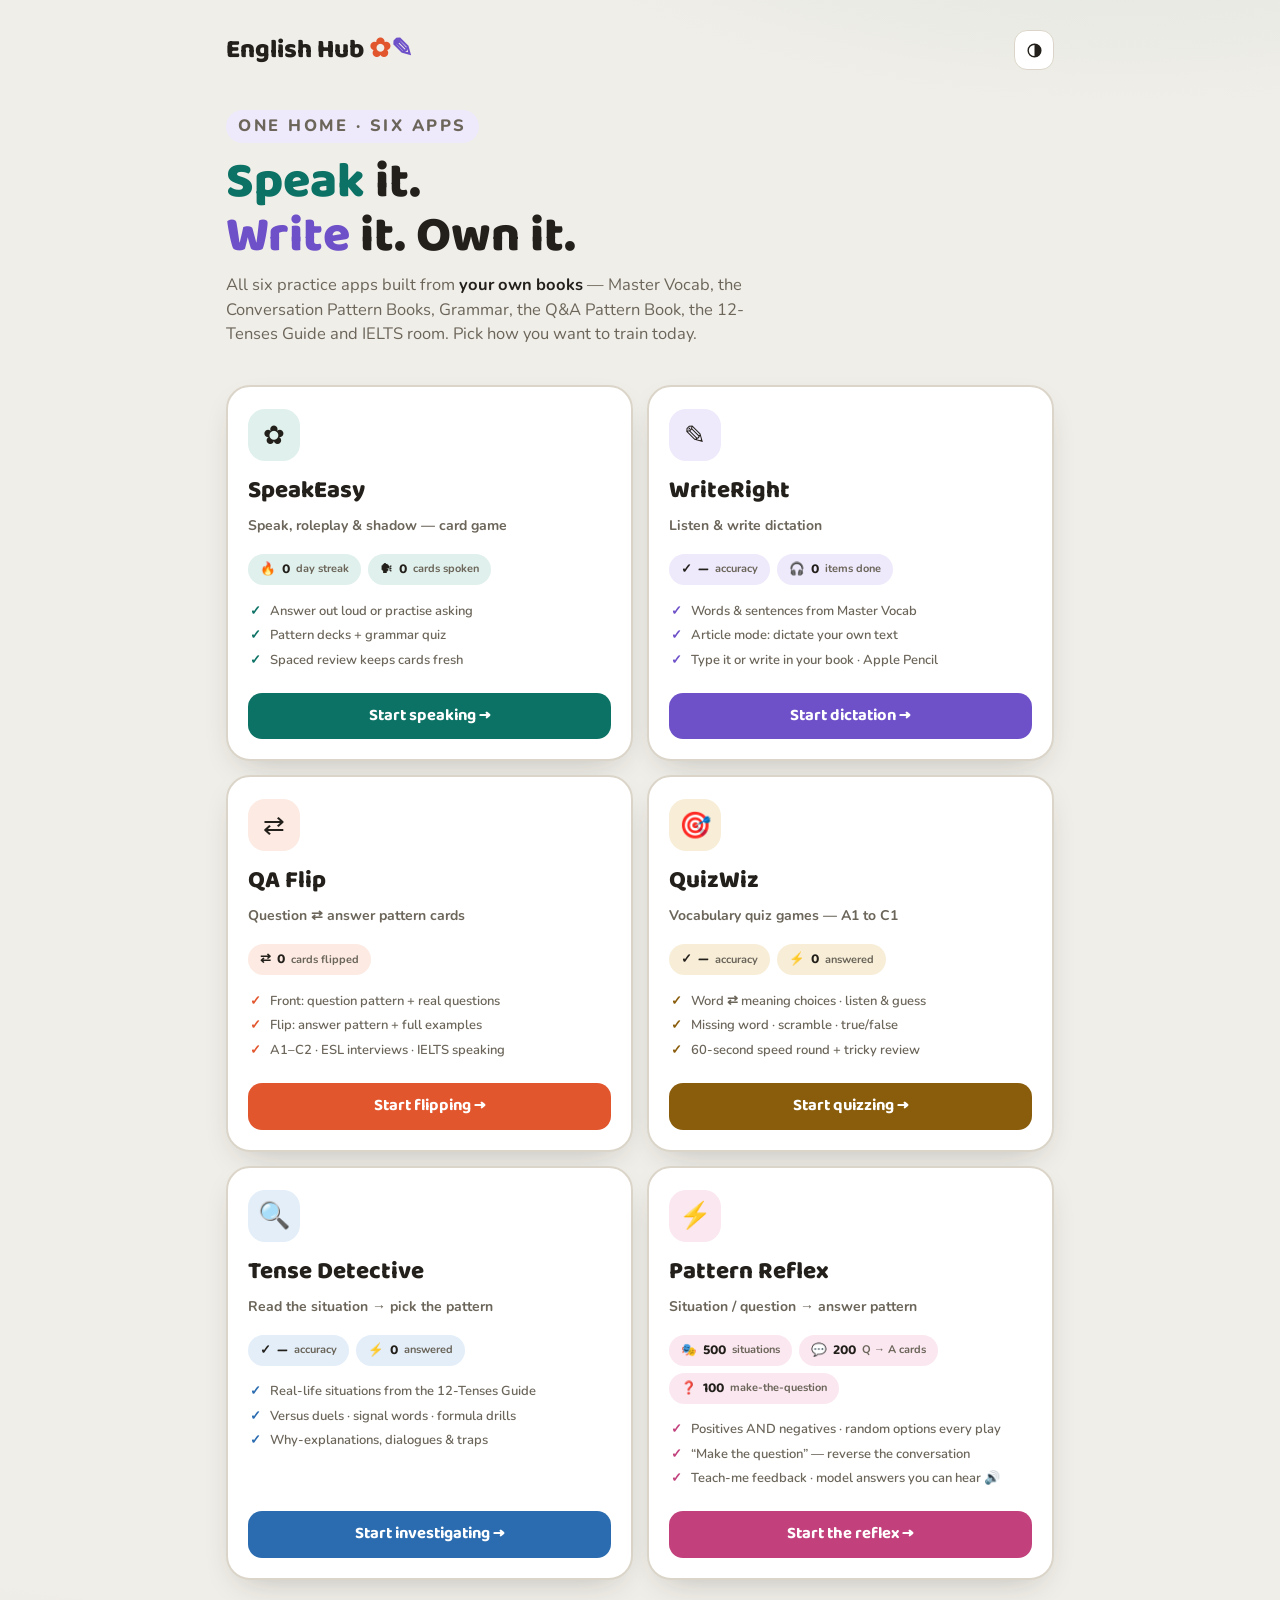
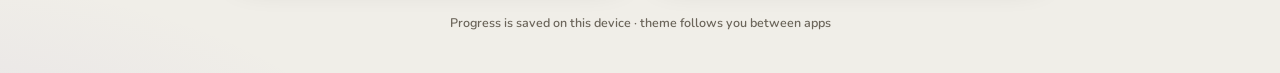
==== index.html @ f9a38cc7 "Pattern Reflex v29: truly random answer options + unseen-first question order (recent history)" ====
<!DOCTYPE html>
<html lang="en">
<head>
<meta charset="UTF-8">
<meta name="viewport" content="width=device-width, initial-scale=1.0, viewport-fit=cover">
<title>English Hub ✿✎ — speaking &amp; dictation practice</title>
<meta name="description" content="One home for your English practice apps: SpeakEasy speaking practice and WriteRight dictation, built from your own books.">
<meta name="theme-color" content="#F0EEE8">
<link rel="icon" href="data:image/svg+xml,%3Csvg xmlns='http://www.w3.org/2000/svg' viewBox='0 0 32 32'%3E%3Crect x='2' y='2' width='28' height='28' rx='8' fill='%236E50C9'/%3E%3Ctext x='16' y='22' font-size='15' text-anchor='middle' fill='%23fff' font-family='sans-serif'%3E%E2%9C%8E%3C/text%3E%3C/svg%3E">
<link rel="preconnect" href="https://fonts.googleapis.com">
<link rel="preconnect" href="https://fonts.gstatic.com" crossorigin>
<link href="https://fonts.googleapis.com/css2?family=Baloo+2:wght@500;600;700;800&family=Nunito:ital,wght@0,400;0,600;0,700;0,800;1,400&family=Space+Mono:wght@400;700&display=swap" rel="stylesheet" media="print" onload="this.media='all'">
<noscript><link href="https://fonts.googleapis.com/css2?family=Baloo+2:wght@500;600;700;800&family=Nunito:ital,wght@0,400;0,600;0,700;0,800;1,400&family=Space+Mono:wght@400;700&display=swap" rel="stylesheet"></noscript>
<style>
:root {
  --bg: #F0EEE8;
  --bg-deep: #E7E4DC;
  --card: #FFFFFF;
  --ink: #23201B;
  --mut: #6B655A;
  --line: #DBD5C9;
  --teal: #0C7265;
  --teal-soft: #E0F0EC;
  --coral: #E2562E;
  --coral-soft: #FCEAE3;
  --violet: #6E50C9;
  --violet-deep: #553BA6;
  --violet-soft: #EEE9FB;
  --amber: #8A5D0C;
  --amber-soft: #F8EED8;
  --sky: #2B6CB0;
  --sky-soft: #E3EEF9;
  --shadow: 0 12px 34px -16px rgba(35, 32, 27, .3);
  --disp: 'Baloo 2', 'Trebuchet MS', sans-serif;
  --body: 'Nunito', 'Segoe UI', sans-serif;
}
.dark {
  --bg: #12100D;
  --bg-deep: #0C0B09;
  --card: #1C1915;
  --ink: #EDE9E1;
  --mut: #A39C8E;
  --line: #2C2820;
  --teal: #41C0AA;
  --teal-soft: #14312B;
  --coral: #FF7E5F;
  --coral-soft: #3A211A;
  --violet: #A18BEA;
  --violet-deep: #BCACF2;
  --violet-soft: #251F3D;
  --amber: #E3B04B;
  --amber-soft: #33290F;
  --sky: #7FB3E8;
  --sky-soft: #142433;
  --shadow: 0 12px 34px -16px rgba(0, 0, 0, .6);
}
* { box-sizing: border-box; margin: 0; padding: 0; }
[hidden] { display: none !important; }   /* e.g. tricky chips with display:inline-flex */
body {
  font-family: var(--body);
  background:
    radial-gradient(1100px 460px at 88% -10%, color-mix(in srgb, var(--teal) 9%, transparent), transparent 60%),
    radial-gradient(900px 420px at -8% 108%, color-mix(in srgb, var(--violet) 9%, transparent), transparent 55%),
    var(--bg);
  color: var(--ink);
  min-height: 100vh;
  min-height: 100dvh;
  line-height: 1.5;
  -webkit-tap-highlight-color: transparent;
}
.screen {
  max-width: 880px;
  margin: 0 auto;
  padding: clamp(16px, 3vw, 30px) clamp(14px, 3.5vw, 26px) 40px;
  display: flex; flex-direction: column;
  min-height: 100vh; min-height: 100dvh;
  animation: in .35s cubic-bezier(.2,.8,.3,1) both;
}
@keyframes in { from { opacity: 0; transform: translateY(10px); } }

.top { display: flex; align-items: center; justify-content: space-between; gap: 10px; }
.brand { font-family: var(--disp); font-weight: 800; font-size: clamp(21px, 3.4vw, 26px); }
.brand .dot { color: var(--coral); }
.icon-btn {
  width: 40px; height: 40px;
  display: grid; place-items: center;
  background: var(--card);
  border: 1.5px solid var(--line);
  border-radius: 13px;
  color: inherit;
  cursor: pointer;
}
.icon-btn:focus-visible { outline: 3px solid color-mix(in srgb, var(--violet) 60%, transparent); outline-offset: 2px; }
.ic { width: 19px; height: 19px; fill: currentColor; }

.hero { padding: clamp(22px, 5vw, 40px) 0 8px; }
.kicker {
  display: inline-block;
  font-weight: 800; font-size: 12.5px; letter-spacing: 2.5px; text-transform: uppercase;
  color: var(--violet); background: var(--violet-soft);
  border-radius: 999px; padding: 4px 12px;
}
.hero h1 {
  font-family: var(--disp); font-weight: 800;
  font-size: clamp(32px, 6.4vw, 50px);
  line-height: 1.08; margin: 12px 0 10px;
}
.hero h1 .speak { color: var(--teal); }
.hero h1 .write { color: var(--violet); }
.hero p { color: var(--mut); font-size: clamp(14.5px, 2vw, 16.5px); max-width: 52ch; }
.hero p b { color: var(--ink); }

.apps {
  display: grid;
  grid-template-columns: 1fr 1fr;
  gap: 14px;
  margin-top: 30px;
}
.app-card {
  position: relative;
  display: flex; flex-direction: column; gap: 6px;
  background: var(--card);
  border: 2px solid var(--line);
  border-radius: 24px;
  padding: 22px 20px 20px;
  box-shadow: var(--shadow);
  text-decoration: none;
  color: inherit;
  transition: transform .16s, box-shadow .16s, border-color .16s;
}
.app-card:hover { transform: translateY(-3px); border-color: var(--ac); }
.app-card:active { transform: scale(.985); }
.app-card:focus-visible { outline: 3px solid var(--ac); outline-offset: 3px; }

.app-card.se { --ac: var(--teal); --acs: var(--teal-soft); }
.app-card.wr { --ac: var(--violet); --acs: var(--violet-soft); }
.app-card.qf { --ac: var(--coral); --acs: var(--coral-soft); }
.app-card.qz { --ac: var(--amber); --acs: var(--amber-soft); }
.app-card.td { --ac: var(--sky, #2B6CB0); --acs: var(--sky-soft, #E3EEF9); }
.app-card.pr { --ac: #C2417C; --acs: #FBE7F0; }
.dark .app-card.pr { --ac: #E77FB1; --acs: #3A1F2E; }

.app-ico {
  width: 52px; height: 52px;
  display: grid; place-items: center;
  border-radius: 17px;
  font-size: 26px;
  background: var(--acs);
  margin-bottom: 6px;
}
.app-name { font-family: var(--disp); font-weight: 800; font-size: 24px; }
.app-tag { color: var(--mut); font-weight: 700; font-size: 14px; }

.app-stats { display: flex; flex-wrap: wrap; gap: 7px; margin: 12px 0 4px; }
.st {
  display: inline-flex; align-items: center; gap: 6px;
  background: var(--acs);
  color: var(--ink);
  border-radius: 999px;
  padding: 5px 12px;
  font-weight: 800; font-size: 12.5px;
}
.st small { font-weight: 700; font-size: 11px; color: var(--mut); }
.st b { font-family: var(--disp); font-size: 14px; }

.app-feats { list-style: none; margin: 4px 0 14px; }
.app-feats li {
  color: var(--mut); font-weight: 600; font-size: 13px;
  padding: 2.5px 0 2.5px 22px;
  position: relative;
}
.app-feats li::before {
  content: '✓';
  position: absolute; left: 2px;
  color: var(--ac); font-weight: 800;
}

.app-go {
  margin-top: auto;
  display: inline-flex; align-items: center; justify-content: center; gap: 8px;
  font-family: var(--disp); font-weight: 700; font-size: 16.5px;
  color: #fff;
  background: var(--ac);
  border-radius: 14px;
  padding: 11px 18px;
}

.foot {
  margin-top: 34px;
  text-align: center;
  color: var(--mut); font-weight: 600; font-size: 12.5px;
}

/* ── progress panel ─────────────────────────────────────────── */
.progress-panel {
  margin-top: 26px;
  background: var(--card, #fff);
  border: 1.5px solid var(--line, #ddd);
  border-radius: 20px;
  padding: 18px 18px 16px;
}
.pp-head { display: flex; align-items: baseline; justify-content: space-between; gap: 10px; margin-bottom: 13px; }
.pp-head h2 { font-family: var(--disp); font-size: 20px; font-weight: 800; }
.pp-streak { font-weight: 800; font-size: 14px; color: #E2562E; }
.pp-tiles { display: grid; grid-template-columns: repeat(4, 1fr); gap: 8px; }
.pp-tile {
  background: var(--soft, #f4f6f8);
  border-radius: 13px;
  padding: 10px 8px;
  display: flex; flex-direction: column; align-items: center; gap: 2px;
}
.pp-tile b { font-family: var(--disp); font-size: 21px; font-weight: 800; color: #0C7265; }
.pp-tile span { font-size: 10.5px; font-weight: 700; color: var(--mut, #777); text-align: center; }
.pp-heat-wrap { margin-top: 14px; }
.pp-lab { display: block; font-size: 11px; font-weight: 700; color: var(--mut, #777); margin-bottom: 7px; }
.pp-heat { display: grid; grid-auto-flow: column; grid-template-rows: repeat(7, 12px); gap: 3px; overflow-x: auto; padding-bottom: 2px; }
.pp-heat i { width: 12px; height: 12px; border-radius: 3.5px; background: var(--soft, #eef1f4); }
.pp-heat i.l1 { background: #b7e2d8; }
.pp-heat i.l2 { background: #6cc3b0; }
.pp-heat i.l3 { background: #0C7265; }
@media (max-width: 640px) {
  .apps { grid-template-columns: 1fr; }
  .pp-tiles { grid-template-columns: repeat(2, 1fr); }
}
</style>
<link rel="manifest" href="manifest.webmanifest">
<link rel="icon" href="icon.svg" type="image/svg+xml">
<meta name="apple-mobile-web-app-capable" content="yes">
<meta name="apple-mobile-web-app-status-bar-style" content="default">
<meta name="apple-mobile-web-app-title" content="English Hub">
</head>
<body>
<section class="screen">
  <header class="top">
    <div class="brand">English Hub <span class="dot">✿</span><span style="color:var(--violet)">✎</span></div>
    <button id="btn-theme" class="icon-btn" title="Light / dark theme" aria-label="Toggle light or dark theme">
      <svg viewBox="0 0 24 24" class="ic" aria-hidden="true"><circle cx="12" cy="12" r="8" fill="none" stroke="currentColor" stroke-width="1.8"/><path d="M12 4a8 8 0 0 1 0 16z" fill="currentColor"/></svg>
    </button>
  </header>

  <div class="hero">
    <p class="kicker">one home · six apps</p>
    <h1><span class="speak">Speak</span> it.<br><span class="write">Write</span> it. Own it.</h1>
    <p>All six practice apps built from <b>your own books</b> — Master Vocab, the Conversation Pattern Books, Grammar, the Q&amp;A Pattern Book, the 12-Tenses Guide and IELTS room. Pick how you want to train today.</p>
  </div>

  <div class="apps">
    <a class="app-card se" href="speaking-practice/index.html">
      <div class="app-ico">✿</div>
      <div class="app-name">SpeakEasy</div>
      <div class="app-tag">Speak, roleplay &amp; shadow — card game</div>
      <div class="app-stats">
        <span class="st">🔥 <b id="se-streak">0</b><small>day streak</small></span>
        <span class="st">🗣 <b id="se-total">0</b><small>cards spoken</small></span>
        <span class="st" id="se-tricky-wrap" hidden>⭐ <b id="se-tricky">0</b><small>tricky</small></span>
      </div>
      <ul class="app-feats">
        <li>Answer out loud or practise asking</li>
        <li>Pattern decks + grammar quiz</li>
        <li>Spaced review keeps cards fresh</li>
      </ul>
      <span class="app-go">Start speaking →</span>
    </a>

    <a class="app-card wr" href="dictation/index.html">
      <div class="app-ico">✎</div>
      <div class="app-name">WriteRight</div>
      <div class="app-tag">Listen &amp; write dictation</div>
      <div class="app-stats">
        <span class="st">✓ <b id="wr-pct">—</b><small>accuracy</small></span>
        <span class="st">🎧 <b id="wr-done">0</b><small>items done</small></span>
        <span class="st" id="wr-tricky-wrap" hidden>🔁 <b id="wr-tricky">0</b><small>tricky waiting</small></span>
      </div>
      <ul class="app-feats">
        <li>Words &amp; sentences from Master Vocab</li>
        <li>Article mode: dictate your own text</li>
        <li>Type it or write in your book · Apple Pencil</li>
      </ul>
      <span class="app-go">Start dictation →</span>
    </a>

    <a class="app-card qf" href="qa-flip/index.html">
      <div class="app-ico">⇄</div>
      <div class="app-name">QA Flip</div>
      <div class="app-tag">Question ⇄ answer pattern cards</div>
      <div class="app-stats">
        <span class="st">⇄ <b id="qf-total">0</b><small>cards flipped</small></span>
        <span class="st" id="qf-tricky-wrap" hidden>⭐ <b id="qf-tricky">0</b><small>tricky</small></span>
      </div>
      <ul class="app-feats">
        <li>Front: question pattern + real questions</li>
        <li>Flip: answer pattern + full examples</li>
        <li>A1–C2 · ESL interviews · IELTS speaking</li>
      </ul>
      <span class="app-go">Start flipping →</span>
    </a>

    <a class="app-card qz" href="vocab-quiz/index.html">
      <div class="app-ico">🎯</div>
      <div class="app-name">QuizWiz</div>
      <div class="app-tag">Vocabulary quiz games — A1 to C1</div>
      <div class="app-stats">
        <span class="st">✓ <b id="qw-acc">—</b><small>accuracy</small></span>
        <span class="st">⚡ <b id="qw-total">0</b><small>answered</small></span>
        <span class="st" id="qw-tricky-wrap" hidden>⭐ <b id="qw-tricky">0</b><small>tricky</small></span>
      </div>
      <ul class="app-feats">
        <li>Word ⇄ meaning choices · listen &amp; guess</li>
        <li>Missing word · scramble · true/false</li>
        <li>60-second speed round + tricky review</li>
      </ul>
      <span class="app-go">Start quizzing →</span>
    </a>

    <a class="app-card td" href="tense-detective/index.html">
      <div class="app-ico">🔍</div>
      <div class="app-name">Tense Detective</div>
      <div class="app-tag">Read the situation → pick the pattern</div>
      <div class="app-stats">
        <span class="st">✓ <b id="td-acc">—</b><small>accuracy</small></span>
        <span class="st">⚡ <b id="td-total">0</b><small>answered</small></span>
        <span class="st" id="td-tricky-wrap" hidden>⭐ <b id="td-tricky">0</b><small>tricky</small></span>
      </div>
      <ul class="app-feats">
        <li>Real-life situations from the 12-Tenses Guide</li>
        <li>Versus duels · signal words · formula drills</li>
        <li>Why-explanations, dialogues &amp; traps</li>
      </ul>
      <span class="app-go">Start investigating →</span>
    </a>

    <a class="app-card pr" href="pattern-reflex/index.html">
      <div class="app-ico">⚡</div>
      <div class="app-name">Pattern Reflex</div>
      <div class="app-tag">Situation / question → answer pattern</div>
      <div class="app-stats">
        <span class="st">🎭 <b>500</b><small>situations</small></span>
        <span class="st">💬 <b>200</b><small>Q → A cards</small></span>
        <span class="st">❓ <b>100</b><small>make-the-question</small></span>
      </div>
      <ul class="app-feats">
        <li>Positives AND negatives · random options every play</li>
        <li>“Make the question” — reverse the conversation</li>
        <li>Teach-me feedback · model answers you can hear 🔊</li>
      </ul>
      <span class="app-go">Start the reflex →</span>
    </a>
  </div>

  <div class="progress-panel" id="progress-panel" hidden>
    <div class="pp-head">
      <h2>Your progress</h2>
      <span class="pp-streak" id="pp-streak"></span>
    </div>
    <div class="pp-tiles">
      <div class="pp-tile"><b id="pp-total">0</b><span>items practised</span></div>
      <div class="pp-tile"><b id="pp-acc">—</b><span>accuracy</span></div>
      <div class="pp-tile"><b id="pp-review">0</b><span>in spaced review</span></div>
      <div class="pp-tile"><b id="pp-days">0</b><span>active days</span></div>
    </div>
    <div class="pp-heat-wrap">
      <span class="pp-lab">Last 12 weeks · green = practiced</span>
      <div class="pp-heat" id="pp-heat" aria-hidden="true"></div>
    </div>
  </div>

  <p class="foot">Progress is saved on this device · theme follows you between apps</p>
</section>

<script>
(function () {
  'use strict';
  const $ = (s) => document.querySelector(s);

  /* ── shared theme: hub + WriteRight + SpeakEasy ─────────── */
  const jparse = (v, d) => { try { return JSON.parse(v) ?? d; } catch { return d; } };

  function readSe() { return jparse(localStorage.getItem('speakeasy-v1'), {}); }
  function writeSe(se) { try { localStorage.setItem('speakeasy-v1', JSON.stringify(se)); } catch {} }

  function readTheme() {
    const wr = jparse(localStorage.getItem('writeRight.theme'), null);
    if (wr === 'dark' || wr === 'light') return wr;
    const t = (readSe().set || {}).theme;
    if (t === 'dark' || t === 'light') return t;
    return (window.matchMedia && matchMedia('(prefers-color-scheme: dark)').matches) ? 'dark' : 'light';
  }

  function applyTheme(t) {
    document.documentElement.classList.toggle('dark', t === 'dark');
    document.querySelector('meta[name="theme-color"]').setAttribute('content', t === 'dark' ? '#12100D' : '#F0EEE8');
  }

  function setTheme(t) {
    applyTheme(t);
    try { localStorage.setItem('writeRight.theme', JSON.stringify(t)); } catch {}
    const se = readSe();
    se.set = Object.assign({}, se.set, { theme: t });
    writeSe(se);
  }

  applyTheme(readTheme());
  $('#btn-theme').addEventListener('click', () => {
    setTheme(document.documentElement.classList.contains('dark') ? 'light' : 'dark');
  });

  /* ── live stats from each app's storage ─────────────────── */
  function seStreak(days) {
    const set = new Set(days || []);
    if (!set.size) return 0;
    const iso = (d) => d.getFullYear() + '-' + String(d.getMonth() + 1).padStart(2, '0') + '-' + String(d.getDate()).padStart(2, '0');
    const now = new Date();
    if (!set.has(iso(now))) {
      now.setDate(now.getDate() - 1);
      if (!set.has(iso(now))) return 0;
    }
    let n = 0;
    while (set.has(iso(now))) { n++; now.setDate(now.getDate() - 1); }
    return n;
  }

  try {
    const se = readSe();
    $('#se-streak').textContent = seStreak(se.days);
    $('#se-total').textContent = Number(se.total || 0).toLocaleString();
    const star = (se.star || []).length;
    $('#se-tricky-wrap').hidden = !star;
    $('#se-tricky').textContent = star;
  } catch { /* storage unavailable — placeholders stay */ }

  try {
    const st = jparse(localStorage.getItem('writeRight.stats.v1'), {});
    const tk = jparse(localStorage.getItem('writeRight.tricky.v1'), {});
    const total = Number(st.total || 0);
    $('#wr-pct').textContent = total ? Math.round((st.right / total) * 100) + '%' : '—';
    $('#wr-done').textContent = total.toLocaleString();
    const n = Object.keys(tk || {}).length;
    $('#wr-tricky-wrap').hidden = !n;
    $('#wr-tricky').textContent = n;
  } catch { /* storage unavailable */ }

  try {
    const qf = jparse(localStorage.getItem('qaflip-v1'), {});
    $('#qf-total').textContent = Number(qf.total || 0).toLocaleString();
    const qt = (qf.tricky || []).length;
    $('#qf-tricky-wrap').hidden = !qt;
    $('#qf-tricky').textContent = qt;
  } catch { /* storage unavailable */ }

  try {
    const qz = jparse(localStorage.getItem('quizwiz-v1'), {});
    const tot = Number(qz.total || 0);
    $('#qw-acc').textContent = tot ? Math.round((qz.right / tot) * 100) + '%' : '—';
    $('#qw-total').textContent = tot.toLocaleString();
    const zt = Object.keys(jparse(localStorage.getItem('quizwiz.tricky.v1'), {})).length;
    $('#qw-tricky-wrap').hidden = !zt;
    $('#qw-tricky').textContent = zt;
  } catch { /* storage unavailable */ }

  try {
    const td = jparse(localStorage.getItem('tenseDet-v1'), {});
    const tdt = Number(td.total || 0);
    $('#td-acc').textContent = tdt ? Math.round((td.right / tdt) * 100) + '%' : '—';
    $('#td-total').textContent = tdt.toLocaleString();
    const tdn = (td.tricky || []).length;
    $('#td-tricky-wrap').hidden = !tdn;
    $('#td-tricky').textContent = tdn;
  } catch { /* storage unavailable */ }
})();
</script>
<script>
(function () {
  'use strict';
  /* ── progress dashboard: reads both apps' storage ────────── */
  const jparse = (v, d) => { try { return JSON.parse(v) ?? d; } catch { return d; } };
  const panel = document.getElementById('progress-panel');
  if (!panel) return;

  const stats = jparse(localStorage.getItem('writeRight.stats.v1'), { total: 0, right: 0 });
  const srs = jparse(localStorage.getItem('writeRight.srs.v1'), {});
  const wrDays = jparse(localStorage.getItem('writeRight.days.v1'), []);
  const se = jparse(localStorage.getItem('speakeasy-v1'), {});
  const seDays = Array.isArray(se.days) ? se.days : [];
  const qf = jparse(localStorage.getItem('qaflip-v1'), {});
  const qfDays = Array.isArray(qf.days) ? qf.days : [];
  const qz = jparse(localStorage.getItem('quizwiz-v1'), {});
  const qzDays = Array.isArray(qz.days) ? qz.days : [];
  const td = jparse(localStorage.getItem('tenseDet-v1'), {});
  const tdDays = Array.isArray(td.days) ? td.days : [];

  const total = (stats.total || 0) + (Number(se.total) || 0) + (Number(qf.total) || 0) + (Number(qz.total) || 0) + (Number(td.total) || 0);
  if (!total) return;                       // nothing practised yet — hide panel

  const acc = stats.total ? Math.round(((stats.right || 0) / stats.total) * 100) + '%' : '—';
  const review = Object.keys(srs).length + Object.keys(se.srs || {}).length;

  const daySet = new Set([...(Array.isArray(wrDays) ? wrDays : []), ...seDays, ...qfDays, ...qzDays, ...tdDays]);
  const iso = (d) => d.toISOString().slice(0, 10);
  let streak = 0;
  const cur = new Date();
  if (!daySet.has(iso(cur))) cur.setDate(cur.getDate() - 1);
  while (daySet.has(iso(cur))) { streak++; cur.setDate(cur.getDate() - 1); }

  document.getElementById('pp-total').textContent = total.toLocaleString();
  document.getElementById('pp-acc').textContent = acc;
  document.getElementById('pp-review').textContent = review.toLocaleString();
  document.getElementById('pp-days').textContent = daySet.size;
  document.getElementById('pp-streak').textContent = streak > 1 ? '🔥 ' + streak + '-day streak' : '';
  panel.hidden = false;

  /* heatmap: last 12 weeks, one column per week, top = Monday-ish (JS weeks start Sunday) */
  const heat = document.getElementById('pp-heat');
  const today = new Date();
  today.setHours(0, 0, 0, 0);
  const end = new Date(today);
  end.setDate(end.getDate() + (6 - end.getDay()));     // pad to end of current week
  let html = '';
  for (let w = 11; w >= 0; w--) {
    for (let d = 0; d < 7; d++) {
      const day = new Date(end);
      day.setDate(end.getDate() - (w * 7 + (6 - d)));
      const on = daySet.has(iso(day));
      const future = day > today;
      const lvl = on ? (day.getDay() === 0 || day.getDay() === 6 ? 'l2' : 'l3') : '';
      html += '<i class="' + lvl + '"' + (future ? ' style="opacity:.35"' : '') + '></i>';
    }
  }
  heat.innerHTML = html;
})();
</script>
<script>
  if ("serviceWorker" in navigator) {
    addEventListener("load", () => navigator.serviceWorker.register("sw.js?v=hub-v29").catch(() => {}));
  }
</script>
</body></html>
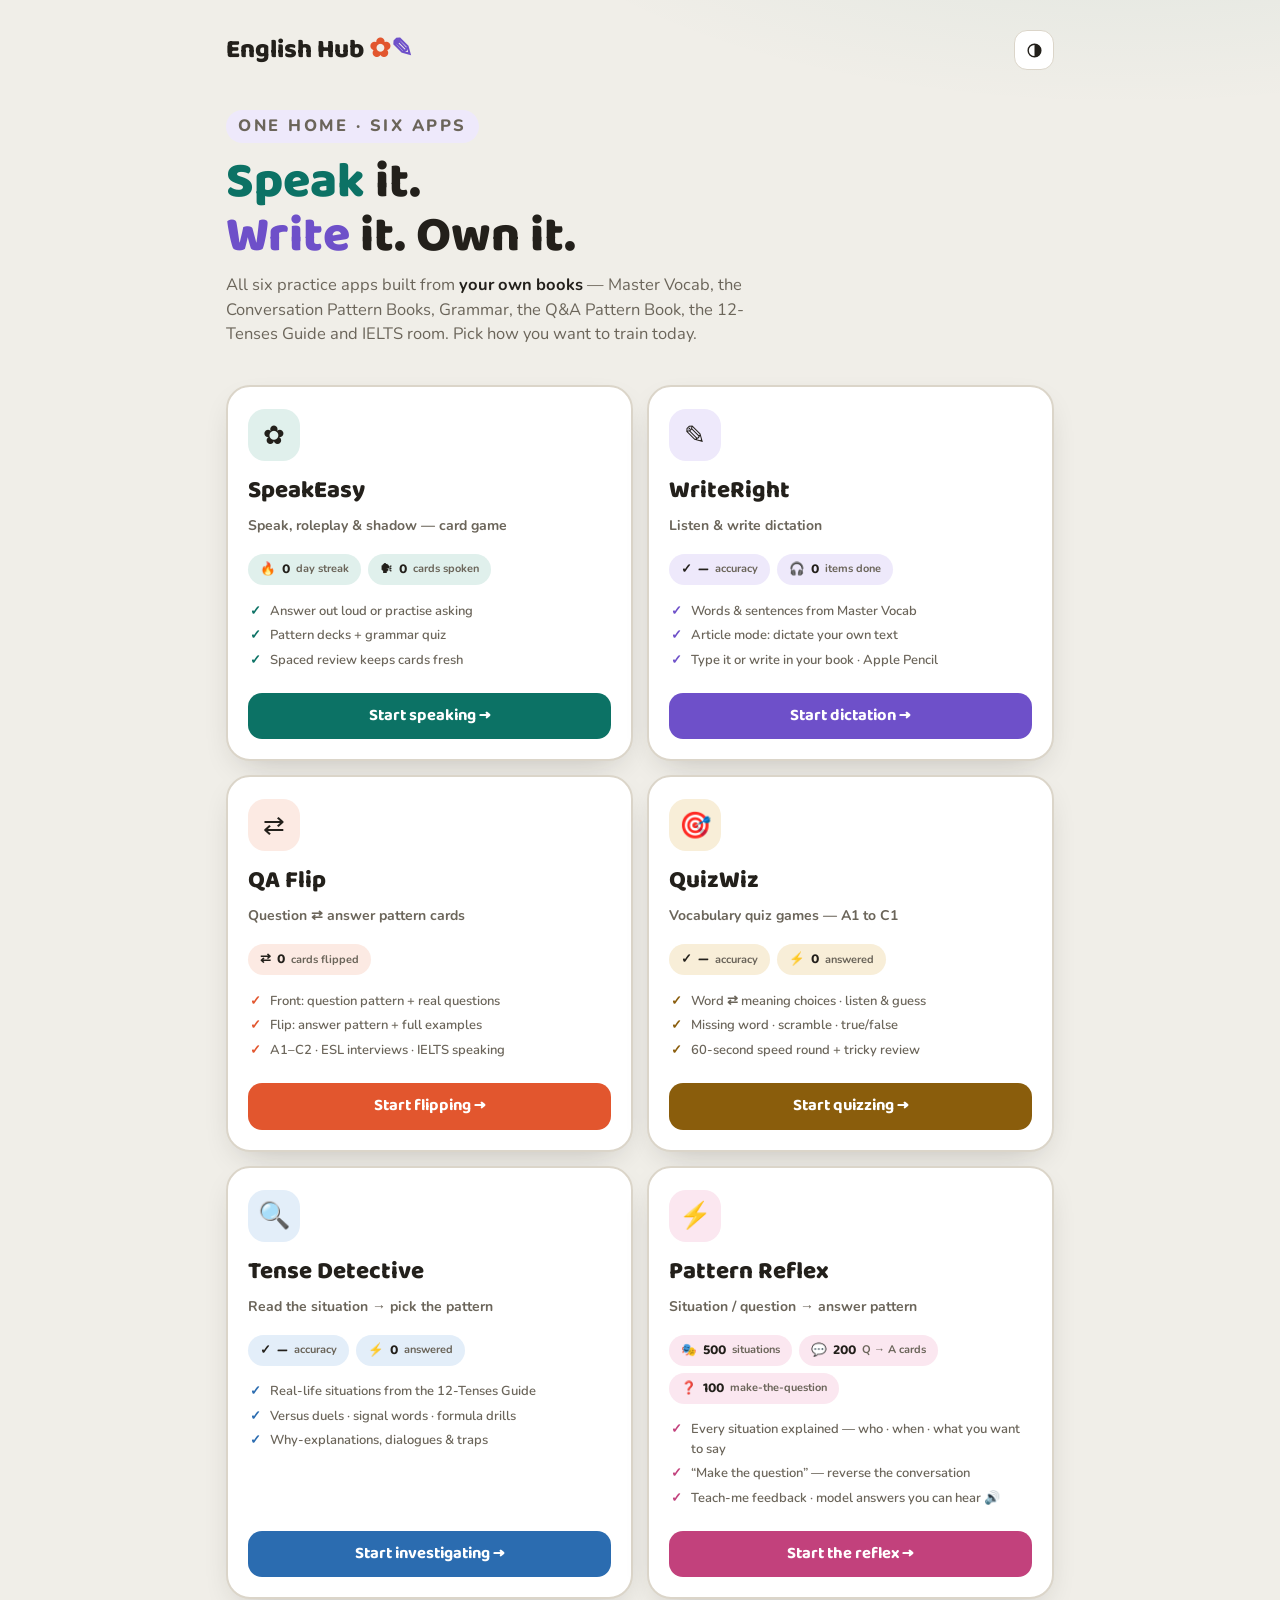
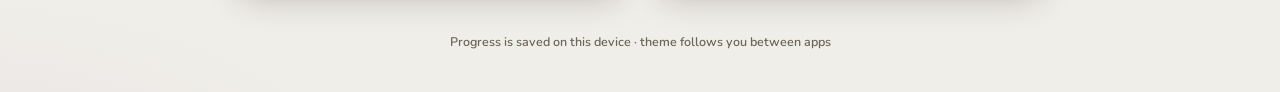
==== commit 41308097: "Pattern Reflex v32: explain the moment - context story + clue hint on all 500 situation cards, momen" ====
--- a/index.html
+++ b/index.html
@@ -339,7 +339,7 @@
         <span class="st">❓ <b>100</b><small>make-the-question</small></span>
       </div>
       <ul class="app-feats">
-        <li>Positives AND negatives · random options every play</li>
+        <li>Every situation explained — who · when · what you want to say</li>
         <li>“Make the question” — reverse the conversation</li>
         <li>Teach-me feedback · model answers you can hear 🔊</li>
       </ul>
@@ -530,7 +530,7 @@
 </script>
 <script>
   if ("serviceWorker" in navigator) {
-    addEventListener("load", () => navigator.serviceWorker.register("sw.js?v=hub-v29").catch(() => {}));
+    addEventListener("load", () => navigator.serviceWorker.register("sw.js?v=hub-v32").catch(() => {}));
   }
 </script>
 </body></html>
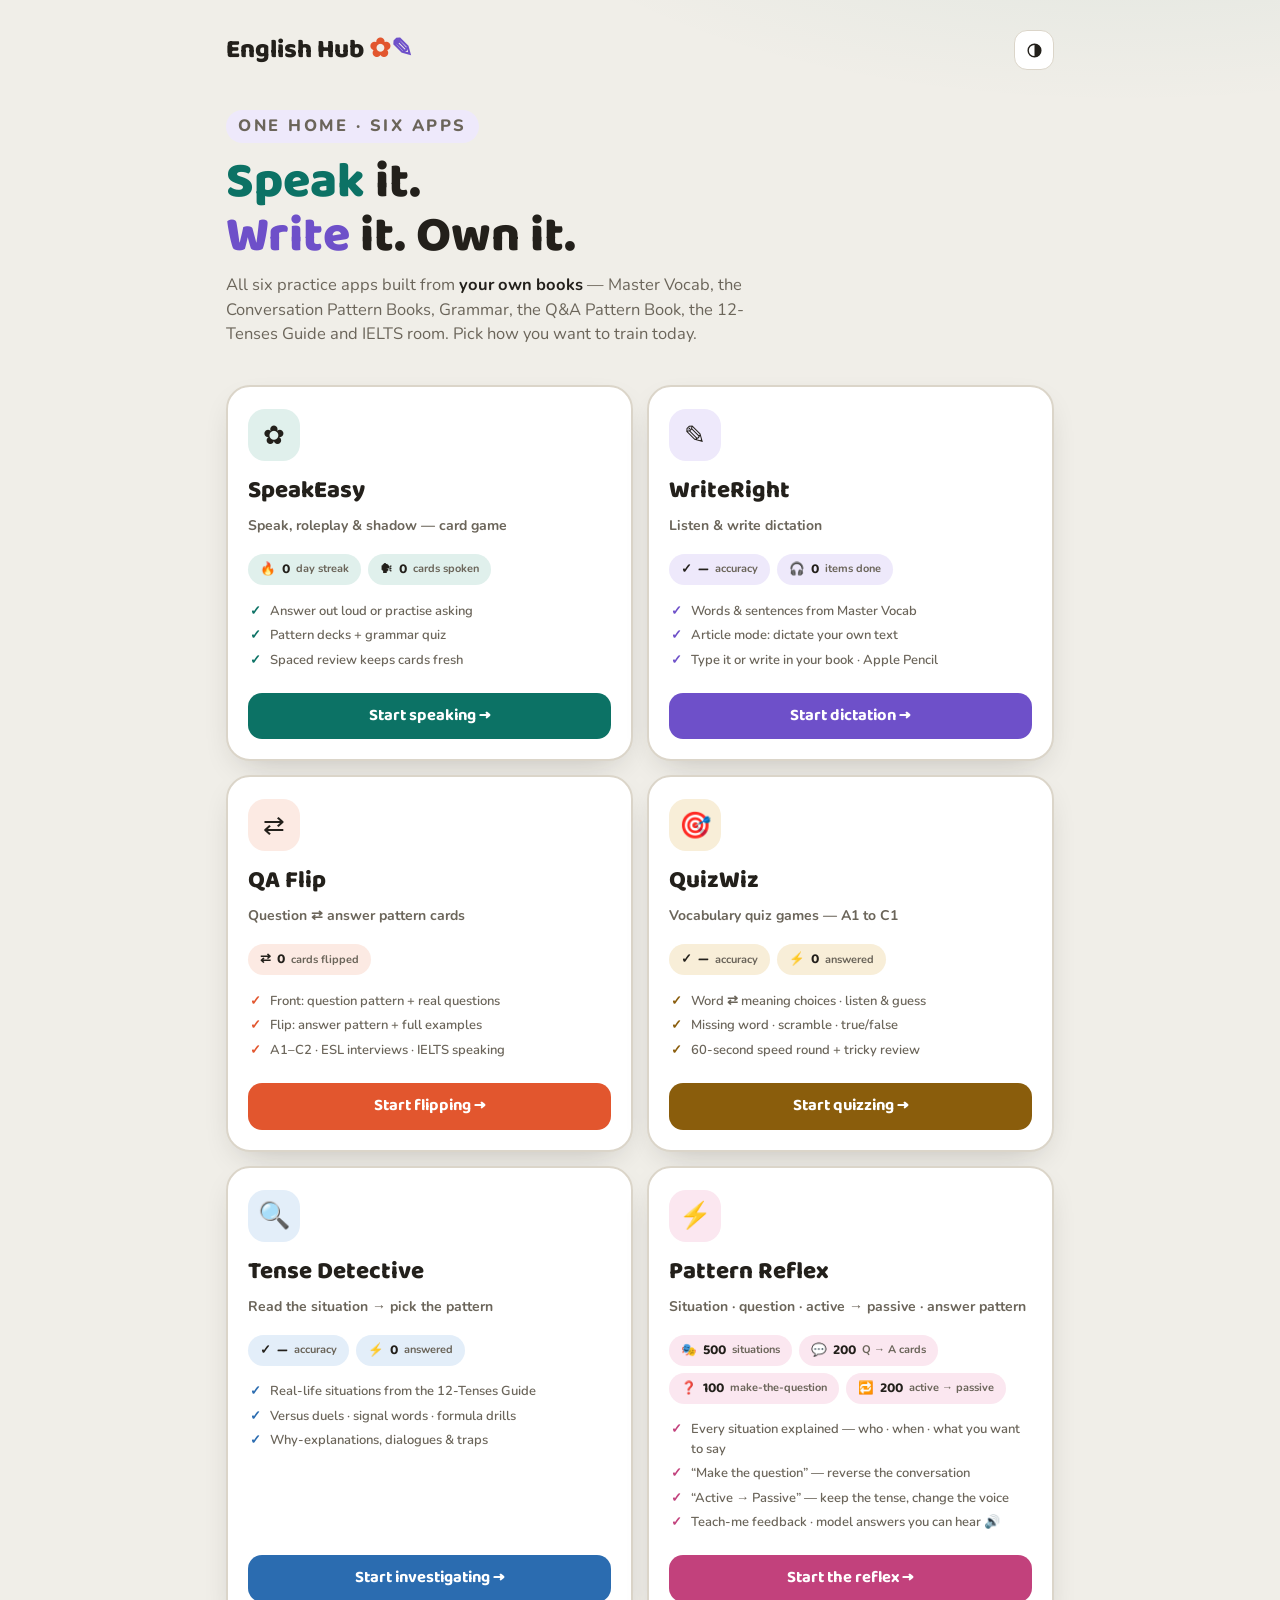
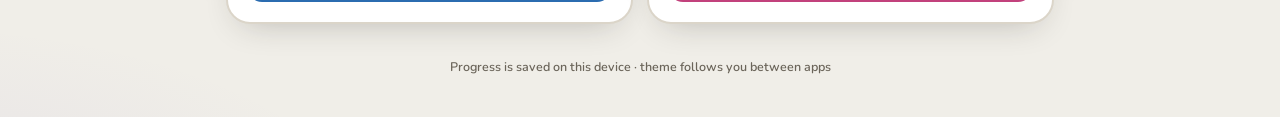
==== commit 4a2b0c4d: "Pattern Reflex v34: 4th mode Active -> Passive (200 cards: pick the passive pattern that keeps the t" ====
--- a/index.html
+++ b/index.html
@@ -332,15 +332,17 @@
     <a class="app-card pr" href="pattern-reflex/index.html">
       <div class="app-ico">⚡</div>
       <div class="app-name">Pattern Reflex</div>
-      <div class="app-tag">Situation / question → answer pattern</div>
+      <div class="app-tag">Situation · question · active → passive · answer pattern</div>
       <div class="app-stats">
         <span class="st">🎭 <b>500</b><small>situations</small></span>
         <span class="st">💬 <b>200</b><small>Q → A cards</small></span>
         <span class="st">❓ <b>100</b><small>make-the-question</small></span>
+        <span class="st">🔁 <b>200</b><small>active → passive</small></span>
       </div>
       <ul class="app-feats">
         <li>Every situation explained — who · when · what you want to say</li>
         <li>“Make the question” — reverse the conversation</li>
+        <li>“Active → Passive” — keep the tense, change the voice</li>
         <li>Teach-me feedback · model answers you can hear 🔊</li>
       </ul>
       <span class="app-go">Start the reflex →</span>
@@ -530,7 +532,7 @@
 </script>
 <script>
   if ("serviceWorker" in navigator) {
-    addEventListener("load", () => navigator.serviceWorker.register("sw.js?v=hub-v32").catch(() => {}));
+    addEventListener("load", () => navigator.serviceWorker.register("sw.js?v=hub-v34").catch(() => {}));
   }
 </script>
 </body></html>
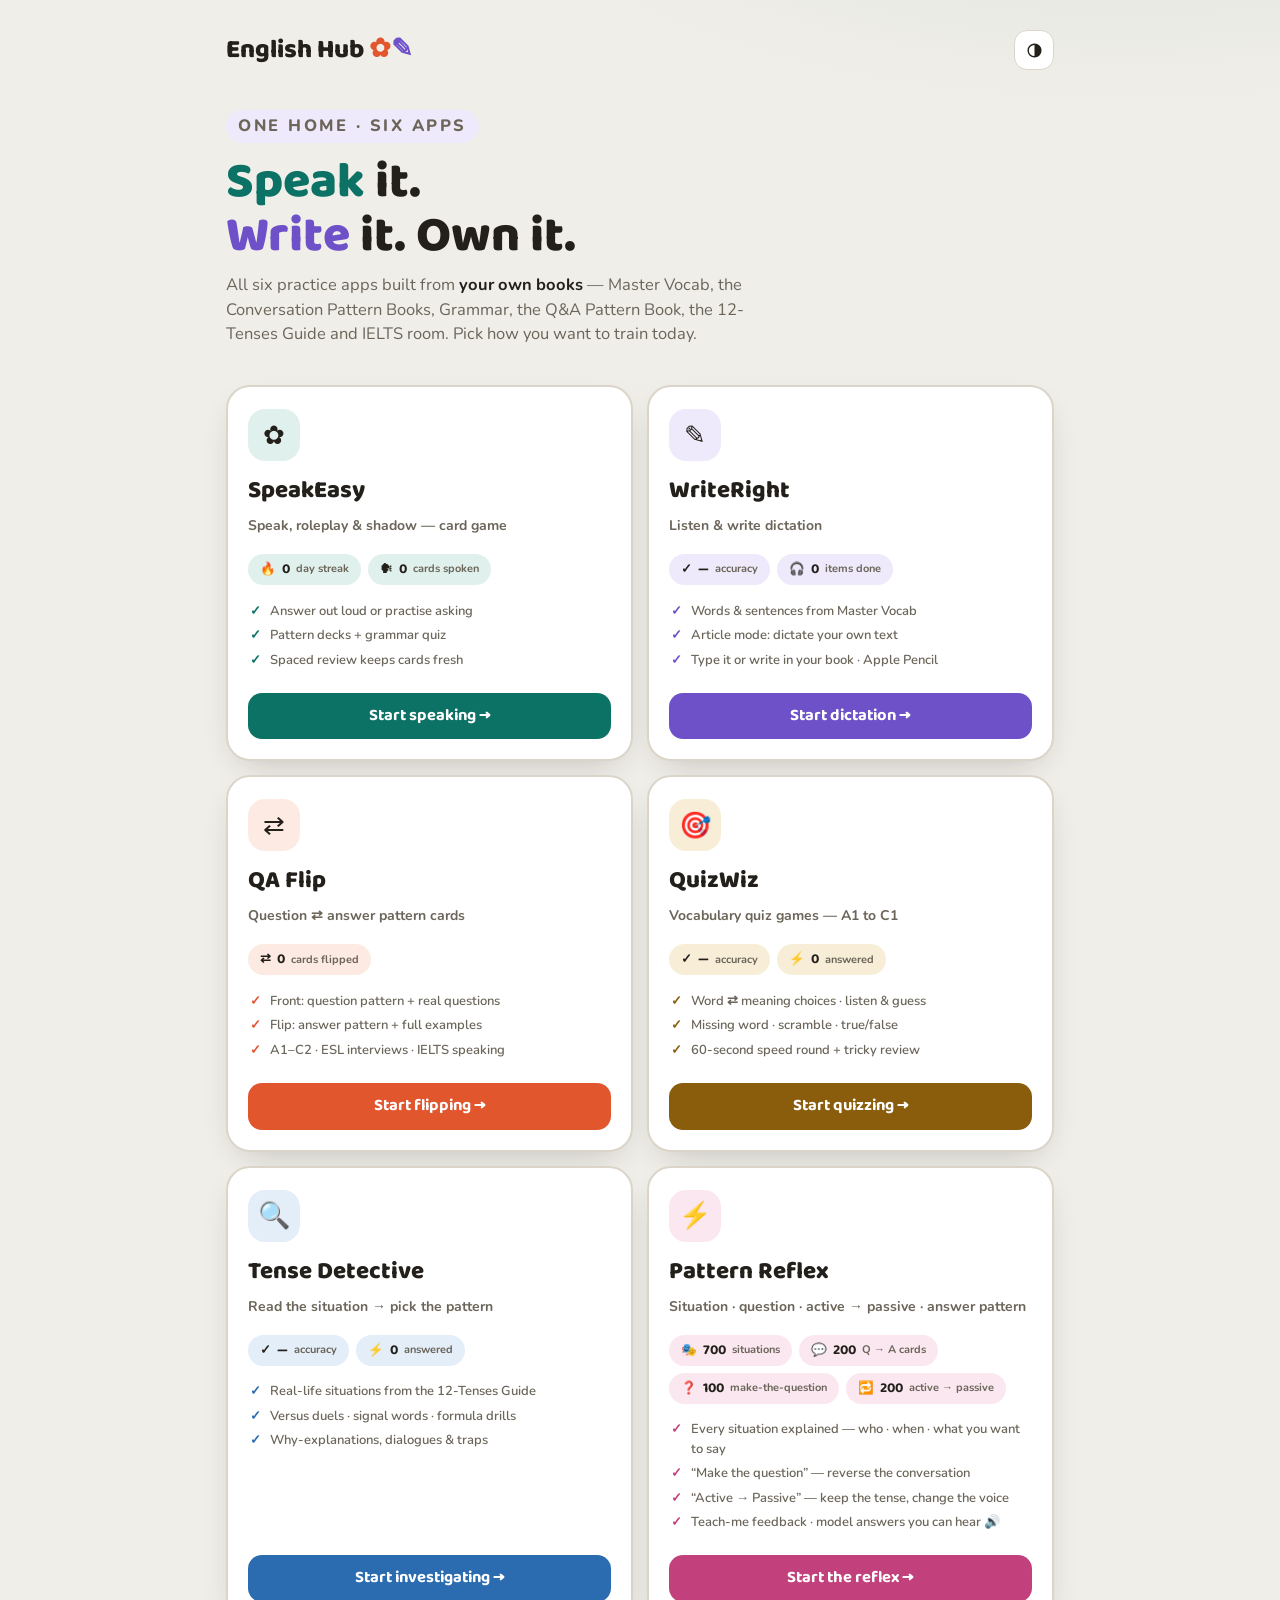
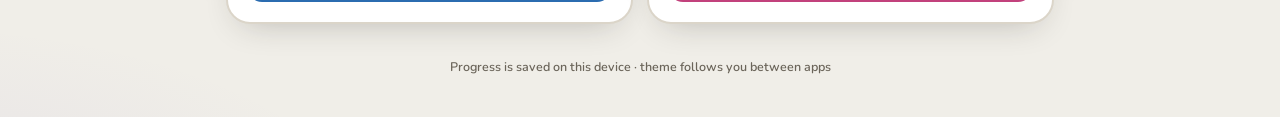
==== commit faba52a3: "Pattern Reflex v35: 200 everyday-conversation situation cards (500 -> 700) in a new 'Everyday conver" ====
--- a/index.html
+++ b/index.html
@@ -334,7 +334,7 @@
       <div class="app-name">Pattern Reflex</div>
       <div class="app-tag">Situation · question · active → passive · answer pattern</div>
       <div class="app-stats">
-        <span class="st">🎭 <b>500</b><small>situations</small></span>
+        <span class="st">🎭 <b>700</b><small>situations</small></span>
         <span class="st">💬 <b>200</b><small>Q → A cards</small></span>
         <span class="st">❓ <b>100</b><small>make-the-question</small></span>
         <span class="st">🔁 <b>200</b><small>active → passive</small></span>
@@ -532,7 +532,7 @@
 </script>
 <script>
   if ("serviceWorker" in navigator) {
-    addEventListener("load", () => navigator.serviceWorker.register("sw.js?v=hub-v34").catch(() => {}));
+    addEventListener("load", () => navigator.serviceWorker.register("sw.js?v=hub-v35").catch(() => {}));
   }
 </script>
 </body></html>
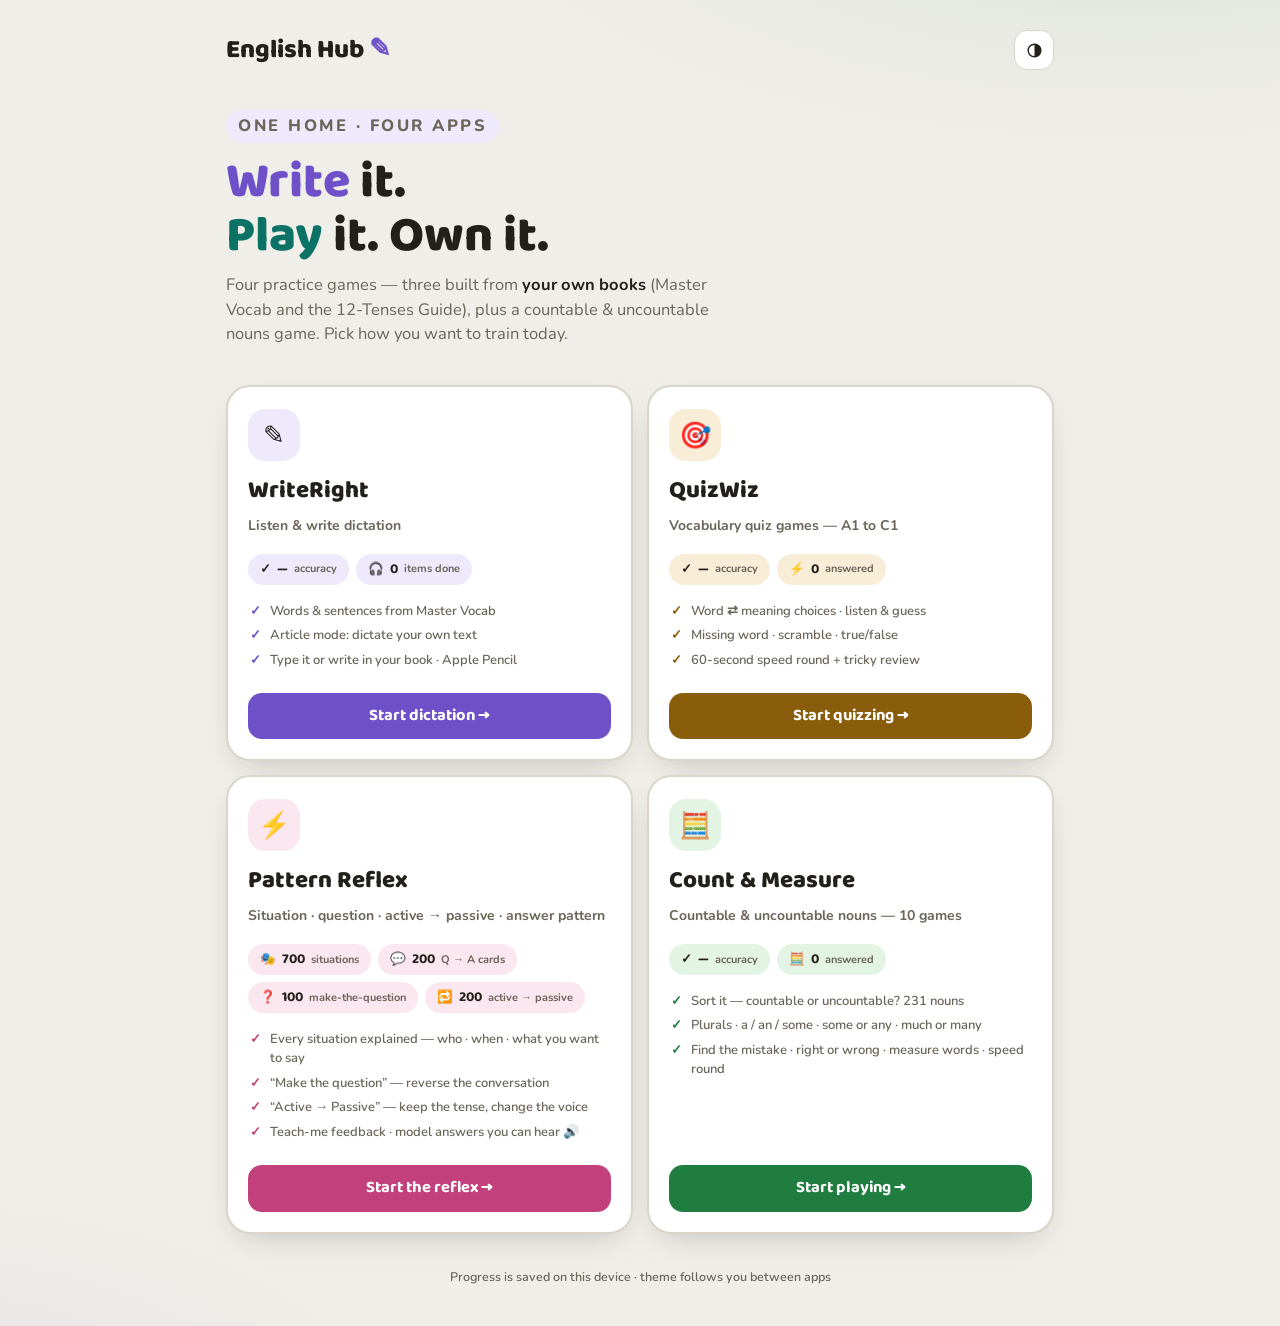
==== commit 7e97126e: "Hub v37: remove SpeakEasy, QA Flip and Tense Detective (now four apps); add Count & Measure v1 - cou" ====
--- a/index.html
+++ b/index.html
@@ -3,8 +3,8 @@
 <head>
 <meta charset="UTF-8">
 <meta name="viewport" content="width=device-width, initial-scale=1.0, viewport-fit=cover">
-<title>English Hub ✿✎ — speaking &amp; dictation practice</title>
-<meta name="description" content="One home for your English practice apps: SpeakEasy speaking practice and WriteRight dictation, built from your own books.">
+<title>English Hub ✎ — dictation, vocabulary &amp; grammar games</title>
+<meta name="description" content="One home for your English practice games: WriteRight dictation, QuizWiz vocabulary quizzes, Pattern Reflex tense drills and Count &amp; Measure noun games, built from your own books.">
 <meta name="theme-color" content="#F0EEE8">
 <link rel="icon" href="data:image/svg+xml,%3Csvg xmlns='http://www.w3.org/2000/svg' viewBox='0 0 32 32'%3E%3Crect x='2' y='2' width='28' height='28' rx='8' fill='%236E50C9'/%3E%3Ctext x='16' y='22' font-size='15' text-anchor='middle' fill='%23fff' font-family='sans-serif'%3E%E2%9C%8E%3C/text%3E%3C/svg%3E">
 <link rel="preconnect" href="https://fonts.googleapis.com">
@@ -80,7 +80,6 @@
 
 .top { display: flex; align-items: center; justify-content: space-between; gap: 10px; }
 .brand { font-family: var(--disp); font-weight: 800; font-size: clamp(21px, 3.4vw, 26px); }
-.brand .dot { color: var(--coral); }
 .icon-btn {
   width: 40px; height: 40px;
   display: grid; place-items: center;
@@ -132,13 +131,12 @@
 .app-card:active { transform: scale(.985); }
 .app-card:focus-visible { outline: 3px solid var(--ac); outline-offset: 3px; }
 
-.app-card.se { --ac: var(--teal); --acs: var(--teal-soft); }
 .app-card.wr { --ac: var(--violet); --acs: var(--violet-soft); }
-.app-card.qf { --ac: var(--coral); --acs: var(--coral-soft); }
 .app-card.qz { --ac: var(--amber); --acs: var(--amber-soft); }
-.app-card.td { --ac: var(--sky, #2B6CB0); --acs: var(--sky-soft, #E3EEF9); }
 .app-card.pr { --ac: #C2417C; --acs: #FBE7F0; }
 .dark .app-card.pr { --ac: #E77FB1; --acs: #3A1F2E; }
+.app-card.cm { --ac: #1E7D3F; --acs: #E3F3E4; }
+.dark .app-card.cm { --ac: #6FCF7F; --acs: #17301D; }
 
 .app-ico {
   width: 52px; height: 52px;
@@ -232,36 +230,19 @@
 <body>
 <section class="screen">
   <header class="top">
-    <div class="brand">English Hub <span class="dot">✿</span><span style="color:var(--violet)">✎</span></div>
+    <div class="brand">English Hub <span style="color:var(--violet)">✎</span></div>
     <button id="btn-theme" class="icon-btn" title="Light / dark theme" aria-label="Toggle light or dark theme">
       <svg viewBox="0 0 24 24" class="ic" aria-hidden="true"><circle cx="12" cy="12" r="8" fill="none" stroke="currentColor" stroke-width="1.8"/><path d="M12 4a8 8 0 0 1 0 16z" fill="currentColor"/></svg>
     </button>
   </header>
 
   <div class="hero">
-    <p class="kicker">one home · six apps</p>
-    <h1><span class="speak">Speak</span> it.<br><span class="write">Write</span> it. Own it.</h1>
-    <p>All six practice apps built from <b>your own books</b> — Master Vocab, the Conversation Pattern Books, Grammar, the Q&amp;A Pattern Book, the 12-Tenses Guide and IELTS room. Pick how you want to train today.</p>
+    <p class="kicker">one home · four apps</p>
+    <h1><span class="write">Write</span> it.<br><span class="speak">Play</span> it. Own it.</h1>
+    <p>Four practice games — three built from <b>your own books</b> (Master Vocab and the 12-Tenses Guide), plus a countable &amp; uncountable nouns game. Pick how you want to train today.</p>
   </div>
 
   <div class="apps">
-    <a class="app-card se" href="speaking-practice/index.html">
-      <div class="app-ico">✿</div>
-      <div class="app-name">SpeakEasy</div>
-      <div class="app-tag">Speak, roleplay &amp; shadow — card game</div>
-      <div class="app-stats">
-        <span class="st">🔥 <b id="se-streak">0</b><small>day streak</small></span>
-        <span class="st">🗣 <b id="se-total">0</b><small>cards spoken</small></span>
-        <span class="st" id="se-tricky-wrap" hidden>⭐ <b id="se-tricky">0</b><small>tricky</small></span>
-      </div>
-      <ul class="app-feats">
-        <li>Answer out loud or practise asking</li>
-        <li>Pattern decks + grammar quiz</li>
-        <li>Spaced review keeps cards fresh</li>
-      </ul>
-      <span class="app-go">Start speaking →</span>
-    </a>
-
     <a class="app-card wr" href="dictation/index.html">
       <div class="app-ico">✎</div>
       <div class="app-name">WriteRight</div>
@@ -279,22 +260,6 @@
       <span class="app-go">Start dictation →</span>
     </a>
 
-    <a class="app-card qf" href="qa-flip/index.html">
-      <div class="app-ico">⇄</div>
-      <div class="app-name">QA Flip</div>
-      <div class="app-tag">Question ⇄ answer pattern cards</div>
-      <div class="app-stats">
-        <span class="st">⇄ <b id="qf-total">0</b><small>cards flipped</small></span>
-        <span class="st" id="qf-tricky-wrap" hidden>⭐ <b id="qf-tricky">0</b><small>tricky</small></span>
-      </div>
-      <ul class="app-feats">
-        <li>Front: question pattern + real questions</li>
-        <li>Flip: answer pattern + full examples</li>
-        <li>A1–C2 · ESL interviews · IELTS speaking</li>
-      </ul>
-      <span class="app-go">Start flipping →</span>
-    </a>
-
     <a class="app-card qz" href="vocab-quiz/index.html">
       <div class="app-ico">🎯</div>
       <div class="app-name">QuizWiz</div>
@@ -310,23 +275,6 @@
         <li>60-second speed round + tricky review</li>
       </ul>
       <span class="app-go">Start quizzing →</span>
-    </a>
-
-    <a class="app-card td" href="tense-detective/index.html">
-      <div class="app-ico">🔍</div>
-      <div class="app-name">Tense Detective</div>
-      <div class="app-tag">Read the situation → pick the pattern</div>
-      <div class="app-stats">
-        <span class="st">✓ <b id="td-acc">—</b><small>accuracy</small></span>
-        <span class="st">⚡ <b id="td-total">0</b><small>answered</small></span>
-        <span class="st" id="td-tricky-wrap" hidden>⭐ <b id="td-tricky">0</b><small>tricky</small></span>
-      </div>
-      <ul class="app-feats">
-        <li>Real-life situations from the 12-Tenses Guide</li>
-        <li>Versus duels · signal words · formula drills</li>
-        <li>Why-explanations, dialogues &amp; traps</li>
-      </ul>
-      <span class="app-go">Start investigating →</span>
     </a>
 
     <a class="app-card pr" href="pattern-reflex/index.html">
@@ -347,6 +295,23 @@
       </ul>
       <span class="app-go">Start the reflex →</span>
     </a>
+
+    <a class="app-card cm" href="count-measure/index.html">
+      <div class="app-ico">🧮</div>
+      <div class="app-name">Count &amp; Measure</div>
+      <div class="app-tag">Countable &amp; uncountable nouns — 10 games</div>
+      <div class="app-stats">
+        <span class="st">✓ <b id="cm-acc">—</b><small>accuracy</small></span>
+        <span class="st">🧮 <b id="cm-total">0</b><small>answered</small></span>
+        <span class="st" id="cm-tricky-wrap" hidden>⭐ <b id="cm-tricky">0</b><small>tricky</small></span>
+      </div>
+      <ul class="app-feats">
+        <li>Sort it — countable or uncountable? 231 nouns</li>
+        <li>Plurals · a / an / some · some or any · much or many</li>
+        <li>Find the mistake · right or wrong · measure words · speed round</li>
+      </ul>
+      <span class="app-go">Start playing →</span>
+    </a>
   </div>
 
   <div class="progress-panel" id="progress-panel" hidden>
@@ -374,17 +339,12 @@
   'use strict';
   const $ = (s) => document.querySelector(s);
 
-  /* ── shared theme: hub + WriteRight + SpeakEasy ─────────── */
+  /* ── shared theme across the Hub apps ──────────────────── */
   const jparse = (v, d) => { try { return JSON.parse(v) ?? d; } catch { return d; } };
-
-  function readSe() { return jparse(localStorage.getItem('speakeasy-v1'), {}); }
-  function writeSe(se) { try { localStorage.setItem('speakeasy-v1', JSON.stringify(se)); } catch {} }
 
   function readTheme() {
     const wr = jparse(localStorage.getItem('writeRight.theme'), null);
     if (wr === 'dark' || wr === 'light') return wr;
-    const t = (readSe().set || {}).theme;
-    if (t === 'dark' || t === 'light') return t;
     return (window.matchMedia && matchMedia('(prefers-color-scheme: dark)').matches) ? 'dark' : 'light';
   }
 
@@ -396,9 +356,6 @@
   function setTheme(t) {
     applyTheme(t);
     try { localStorage.setItem('writeRight.theme', JSON.stringify(t)); } catch {}
-    const se = readSe();
-    se.set = Object.assign({}, se.set, { theme: t });
-    writeSe(se);
   }
 
   applyTheme(readTheme());
@@ -407,29 +364,6 @@
   });
 
   /* ── live stats from each app's storage ─────────────────── */
-  function seStreak(days) {
-    const set = new Set(days || []);
-    if (!set.size) return 0;
-    const iso = (d) => d.getFullYear() + '-' + String(d.getMonth() + 1).padStart(2, '0') + '-' + String(d.getDate()).padStart(2, '0');
-    const now = new Date();
-    if (!set.has(iso(now))) {
-      now.setDate(now.getDate() - 1);
-      if (!set.has(iso(now))) return 0;
-    }
-    let n = 0;
-    while (set.has(iso(now))) { n++; now.setDate(now.getDate() - 1); }
-    return n;
-  }
-
-  try {
-    const se = readSe();
-    $('#se-streak').textContent = seStreak(se.days);
-    $('#se-total').textContent = Number(se.total || 0).toLocaleString();
-    const star = (se.star || []).length;
-    $('#se-tricky-wrap').hidden = !star;
-    $('#se-tricky').textContent = star;
-  } catch { /* storage unavailable — placeholders stay */ }
-
   try {
     const st = jparse(localStorage.getItem('writeRight.stats.v1'), {});
     const tk = jparse(localStorage.getItem('writeRight.tricky.v1'), {});
@@ -442,14 +376,6 @@
   } catch { /* storage unavailable */ }
 
   try {
-    const qf = jparse(localStorage.getItem('qaflip-v1'), {});
-    $('#qf-total').textContent = Number(qf.total || 0).toLocaleString();
-    const qt = (qf.tricky || []).length;
-    $('#qf-tricky-wrap').hidden = !qt;
-    $('#qf-tricky').textContent = qt;
-  } catch { /* storage unavailable */ }
-
-  try {
     const qz = jparse(localStorage.getItem('quizwiz-v1'), {});
     const tot = Number(qz.total || 0);
     $('#qw-acc').textContent = tot ? Math.round((qz.right / tot) * 100) + '%' : '—';
@@ -460,20 +386,20 @@
   } catch { /* storage unavailable */ }
 
   try {
-    const td = jparse(localStorage.getItem('tenseDet-v1'), {});
-    const tdt = Number(td.total || 0);
-    $('#td-acc').textContent = tdt ? Math.round((td.right / tdt) * 100) + '%' : '—';
-    $('#td-total').textContent = tdt.toLocaleString();
-    const tdn = (td.tricky || []).length;
-    $('#td-tricky-wrap').hidden = !tdn;
-    $('#td-tricky').textContent = tdn;
+    const cm = jparse(localStorage.getItem('countMeasure-v1'), {});
+    const cmt = Number(cm.total || 0);
+    $('#cm-acc').textContent = cmt ? Math.round((cm.right / cmt) * 100) + '%' : '—';
+    $('#cm-total').textContent = cmt.toLocaleString();
+    const cmn = (cm.tricky || []).length;
+    $('#cm-tricky-wrap').hidden = !cmn;
+    $('#cm-tricky').textContent = cmn;
   } catch { /* storage unavailable */ }
 })();
 </script>
 <script>
 (function () {
   'use strict';
-  /* ── progress dashboard: reads both apps' storage ────────── */
+  /* ── progress dashboard: reads each app's storage ────────── */
   const jparse = (v, d) => { try { return JSON.parse(v) ?? d; } catch { return d; } };
   const panel = document.getElementById('progress-panel');
   if (!panel) return;
@@ -481,22 +407,18 @@
   const stats = jparse(localStorage.getItem('writeRight.stats.v1'), { total: 0, right: 0 });
   const srs = jparse(localStorage.getItem('writeRight.srs.v1'), {});
   const wrDays = jparse(localStorage.getItem('writeRight.days.v1'), []);
-  const se = jparse(localStorage.getItem('speakeasy-v1'), {});
-  const seDays = Array.isArray(se.days) ? se.days : [];
-  const qf = jparse(localStorage.getItem('qaflip-v1'), {});
-  const qfDays = Array.isArray(qf.days) ? qf.days : [];
   const qz = jparse(localStorage.getItem('quizwiz-v1'), {});
   const qzDays = Array.isArray(qz.days) ? qz.days : [];
-  const td = jparse(localStorage.getItem('tenseDet-v1'), {});
-  const tdDays = Array.isArray(td.days) ? td.days : [];
-
-  const total = (stats.total || 0) + (Number(se.total) || 0) + (Number(qf.total) || 0) + (Number(qz.total) || 0) + (Number(td.total) || 0);
+  const cm = jparse(localStorage.getItem('countMeasure-v1'), {});
+  const cmDays = Array.isArray(cm.days) ? cm.days : [];
+
+  const total = (stats.total || 0) + (Number(qz.total) || 0) + (Number(cm.total) || 0);
   if (!total) return;                       // nothing practised yet — hide panel
 
   const acc = stats.total ? Math.round(((stats.right || 0) / stats.total) * 100) + '%' : '—';
-  const review = Object.keys(srs).length + Object.keys(se.srs || {}).length;
-
-  const daySet = new Set([...(Array.isArray(wrDays) ? wrDays : []), ...seDays, ...qfDays, ...qzDays, ...tdDays]);
+  const review = Object.keys(srs).length;
+
+  const daySet = new Set([...(Array.isArray(wrDays) ? wrDays : []), ...qzDays, ...cmDays]);
   const iso = (d) => d.toISOString().slice(0, 10);
   let streak = 0;
   const cur = new Date();
@@ -532,7 +454,7 @@
 </script>
 <script>
   if ("serviceWorker" in navigator) {
-    addEventListener("load", () => navigator.serviceWorker.register("sw.js?v=hub-v35").catch(() => {}));
+    addEventListener("load", () => navigator.serviceWorker.register("sw.js?v=hub-v37").catch(() => {}));
   }
 </script>
 </body></html>
